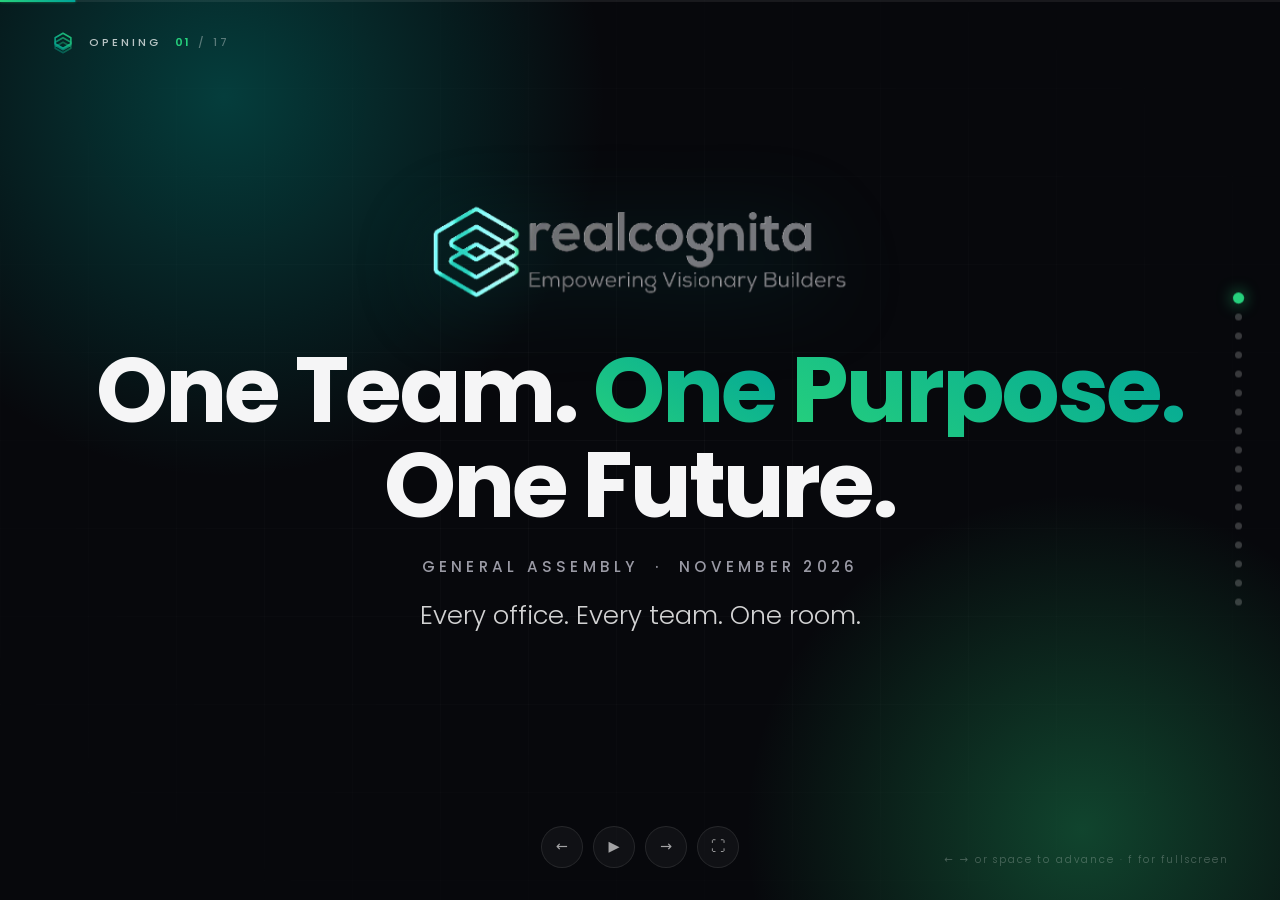
==== index.html @ 16727ee7 "Realcognita General Assembly 2026 — countdown and presentation deck A countdown holding screen that " ====
<!DOCTYPE html>
<html lang="en">

<head>
  <meta charset="UTF-8" />
  <meta name="viewport" content="width=device-width, initial-scale=1.0" />
  <title>Realcognita</title>
  <meta name="description" content="One team. One purpose. One future. Realcognita General Assembly — November 2026." />
  <meta name="theme-color" content="#0b0c11" />

  <!-- Browser tab icon. The SVG is vector + fully transparent so the mark sits
       cleanly on any tab colour; the GIF is the fallback for old browsers. -->
  <link rel="icon" href="assets/favicon.svg" type="image/svg+xml" />
  <link rel="alternate icon" href="assets/mini_logo.gif" type="image/gif" />
  <link rel="apple-touch-icon" href="assets/mini_logo.gif" />

  <link rel="preconnect" href="https://fonts.googleapis.com">
  <link rel="preconnect" href="https://fonts.gstatic.com" crossorigin>
  <link href="https://fonts.googleapis.com/css2?family=Poppins:wght@200;300;500;600;700&display=swap" rel="stylesheet">
  <!-- Swap the Google Fonts link above for licensed Komet Light/Medium/Bold
     webfont files (@font-face) once available — see comment in style.css -->
  <link rel="stylesheet" href="style.css" />
</head>

<body>

  <!-- ===== AMBIENT LAYERS (countdown only) ===== -->
  <canvas id="particles" class="particles" aria-hidden="true"></canvas>

  <!-- ===== COUNTDOWN OVERLAY — the stage holding screen ===== -->
  <div id="countdown-overlay" class="countdown-overlay">

    <!-- atmosphere -->
    <div class="aurora" aria-hidden="true">
      <span class="blob b1"></span>
      <span class="blob b2"></span>
    </div>
    <div class="grid-plane" aria-hidden="true"></div>
    <div class="hex-rain" aria-hidden="true"></div>
    <div class="light-column" aria-hidden="true"></div>

    <svg class="hex-watermark spin-slow" viewBox="0 0 600 600" aria-hidden="true">
      <polygon points="300,60 480,170 480,390 300,500 120,390 120,170" />
      <polygon points="300,140 430,215 430,345 300,420 170,345 170,215" />
    </svg>


    <!-- top bar -->
    <header class="cd-bar cd-bar-top reveal" data-delay="0">
      <span class="cd-brand">
        <img src="assets/favicon.svg" alt="" class="cd-mark" />
        Realcognita
      </span>
    </header>

    <div class="countdown-wrap" id="tilt-wrap">

      <!-- Brand GIF — drop your file at assets/logo.gif; SVG mark shows if missing -->
      <div class="logomark reveal" data-delay="1">
        <img src="assets/logo.gif" alt="Realcognita" class="brand-gif-img logo-gif" />
        <svg class="brand-fallback logo-fallback" viewBox="0 0 40 40" aria-hidden="true">
          <polygon points="20,3 35,11.5 35,28.5 20,37 5,28.5 5,11.5" />
          <polygon points="20,10 29,15 29,25 20,30 11,25 11,15" />
        </svg>
      </div>

      <h1 class="cd-title">One Team. One Purpose. One Future.</h1>

      <div class="rule-diamond reveal" data-delay="3" aria-hidden="true">
        <span class="rl"></span><i></i><span class="rl"></span>
      </div>


      <!-- countdown band: hairline-separated columns, no boxed card -->
      <div class="band reveal" data-delay="5">
        <span class="band-glow" aria-hidden="true"></span>
        <div class="digits" id="digits">
          <div class="unit"><span class="value" id="days">00</span><span class="label">days</span></div>
          <div class="unit"><span class="value" id="hours">00</span><span class="label">hours</span></div>
          <div class="unit"><span class="value" id="minutes">00</span><span class="label">minutes</span></div>
          <div class="unit"><span class="value" id="seconds">00</span><span class="label">seconds</span></div>
        </div>
      </div>

    </div>

    <!-- bottom bar -->
    <footer class="cd-bar cd-bar-bottom reveal" data-delay="7">
      <span>General Assembly 2026</span>
      <span class="cd-when" id="cd-when">27 November 2026 &nbsp;·&nbsp; 09:00 SGT</span>
    </footer>
  </div>


  <!-- ============================================================
       PRESENTATION DECK

       Every slide below is a CONTENT PLACEHOLDER. The layouts are real —
       swap the words, numbers, names and images for the actual ones.
       Slides marked TODO are the ones needing your input.

       Layout options (just change the class on .stage):
         stage-center   headline centred, for statements and chapter breaks
         stage-split    two columns, text left / visual right
         stage          left-aligned, for lists and long-form
       ============================================================ -->
  <main id="deck" class="deck" hidden>

    <div class="deck-bg" aria-hidden="true">
      <span class="glow g1"></span>
      <span class="glow g2"></span>
      <div class="deck-grid"></div>
    </div>

    <!-- ═══════════ 01 · OPENING TITLE ═══════════ -->
    <section class="slide is-active" data-chapter="Opening">
      <div class="stage stage-center">
        <img src="assets/logo.gif" alt="Realcognita" class="brand-gif-img slide-logo" data-anim="1" />
        <svg class="brand-fallback slide-logo-fb" viewBox="0 0 40 40" aria-hidden="true" data-anim="1">
          <polygon points="20,3 35,11.5 35,28.5 20,37 5,28.5 5,11.5" />
          <polygon points="20,10 29,15 29,25 20,30 11,25 11,15" />
        </svg>
        <h1 class="title-xl" data-anim="2">
          <span>One Team.</span> <span class="grad">One Purpose.</span> <span>One Future.</span>
        </h1>
        <p class="kicker" data-anim="3">General Assembly &nbsp;·&nbsp; November 2026</p>
        <p class="lede" data-anim="4">Every office. Every team. One room.</p>
      </div>
    </section>

    <!-- ═══════════ 02 · WELCOME ═══════════ -->
    <section class="slide" data-chapter="Welcome">
      <div class="stage stage-split">
        <div class="col">
          <h2 class="title-lg" data-anim="2">The wait is over.</h2>
          <p class="body" data-anim="3">For a year we worked in parallel — different cities, different clients,
            different hours. Today the whole of Realcognita stands in the same place at the same time.</p>
          <p class="body" data-anim="4">This is not a status update. It is the moment we see the whole picture
            we have each been drawing a corner of.</p>
          <!-- TODO: replace with the actual welcome message from leadership -->
        </div>
        <div class="col col-visual">
          <!-- brand lockup -->
          <div class="col-brand" data-anim="2">
            <img src="assets/logo.gif" alt="Realcognita" class="brand-gif-img col-logo" />
            <svg class="brand-fallback col-logo-fb" viewBox="0 0 40 40" aria-hidden="true">
              <polygon points="20,3 35,11.5 35,28.5 20,37 5,28.5 5,11.5" />
              <polygon points="20,10 29,15 29,25 20,30 11,25 11,15" />
            </svg>
          </div>
        </div>
      </div>
    </section>

    <!-- ═══════════ 03 · THE YEAR IN NUMBERS ═══════════ -->
    <section class="slide" data-chapter="The Numbers">
      <div class="stage stage-center">
        <h2 class="title-lg" data-anim="2">The year in four numbers</h2>
        <div class="figure-row">
          <!-- TODO: confirm the real figures -->
          <div class="figure" data-anim="3"><b data-count="12">0</b><span>offices</span></div>
          <div class="figure" data-anim="4"><b data-count="480">0</b><span>people</span></div>
          <div class="figure" data-anim="5"><b data-count="37">0</b><span>projects shipped</span></div>
          <div class="figure" data-anim="6"><b data-count="1">0</b><span>assembly</span></div>
        </div>
      </div>
    </section>

    <!-- ═══════════ 04 · CHAPTER BREAK — ONE TEAM ═══════════ -->
    <section class="slide" data-chapter="One Team">
      <div class="stage stage-center">
        <p class="chapter-num" data-anim="1">01</p>
        <h2 class="title-xl grad" data-anim="2">One Team</h2>
        <p class="lede" data-anim="3">Regions, functions and time zones collapsing into a single room.</p>
      </div>
    </section>

    <!-- ═══════════ 05 · WHERE WE ARE ═══════════ -->
    <section class="slide" data-chapter="Our Offices">
      <div class="stage">
        <h2 class="title-lg" data-anim="2">Where we are</h2>
        <!-- TODO: confirm the office list, cities and headcounts.
             Flags live in assets/flags/ — add another country by dropping in
             its SVG and copying one <article> block. -->
        <div class="flag-grid">
          <article class="flag-card" data-anim="3">
            <h3 class="flag-country">Singapore</h3>
            <figure class="flag"><img src="assets/flags/singapore.svg" alt="Flag of Singapore" /></figure>
            <p class="flag-meta"><b>HQ</b><span>120 people</span></p>
          </article>
          <article class="flag-card" data-anim="4">
            <h3 class="flag-country">Philippines</h3>
            <figure class="flag"><img src="assets/flags/philippines.svg" alt="Flag of Philippines" /></figure>
            <p class="flag-meta"><b>Manila</b><span>165 people</span></p>
          </article>
          <article class="flag-card" data-anim="5">
            <h3 class="flag-country">Malaysia</h3>
            <figure class="flag"><img src="assets/flags/malaysia.svg" alt="Flag of Malaysia" /></figure>
            <p class="flag-meta"><b>Kuala Lumpur</b><span>48 people</span></p>
          </article>
          <article class="flag-card" data-anim="6">
            <h3 class="flag-country">Indonesia</h3>
            <figure class="flag"><img src="assets/flags/indonesia.svg" alt="Flag of Indonesia" /></figure>
            <p class="flag-meta"><b>Jakarta</b><span>62 people</span></p>
          </article>
          <article class="flag-card" data-anim="7">
            <h3 class="flag-country">Vietnam</h3>
            <figure class="flag"><img src="assets/flags/vietnam.svg" alt="Flag of Vietnam" /></figure>
            <p class="flag-meta"><b>Ho Chi Minh</b><span>55 people</span></p>
          </article>
          <article class="flag-card" data-anim="8">
            <h3 class="flag-country">Thailand</h3>
            <figure class="flag"><img src="assets/flags/thailand.svg" alt="Flag of Thailand" /></figure>
            <p class="flag-meta"><b>Bangkok</b><span>30 people</span></p>
          </article>
        </div>
      </div>
    </section>

    <!-- ═══════════ 06 · CHAPTER BREAK — ONE PURPOSE ═══════════ -->
    <section class="slide" data-chapter="One Purpose">
      <div class="stage stage-center">
        <p class="chapter-num" data-anim="1">02</p>
        <h2 class="title-xl grad" data-anim="2">One Purpose</h2>
        <p class="lede" data-anim="3">Empowering visionary builders.</p>
      </div>
    </section>

    <!-- ═══════════ 07 · WHAT WE DO ═══════════ -->
    <section class="slide" data-chapter="What We Do">
      <div class="stage">
        <h2 class="title-lg" data-anim="2">What we are actually for</h2>
        <!-- TODO: replace with your real service pillars -->
        <div class="pillar-row">
          <div class="pillar" data-anim="3">
            <b>Clarity</b>
            <p>Turning a founder's rough picture into something a team can actually build against.</p>
          </div>
          <div class="pillar" data-anim="4">
            <b>Craft</b>
            <p>Work that holds up under scrutiny — from the first wireframe to the last deployment.</p>
          </div>
          <div class="pillar" data-anim="5">
            <b>Proof</b>
            <p>Shipping it, measuring it, and being honest about what the numbers say.</p>
          </div>
        </div>
      </div>
    </section>

    <!-- ═══════════ 08 · THE YEAR IN MILESTONES ═══════════ -->
    <section class="slide" data-chapter="Milestones">
      <div class="stage">
        <h2 class="title-lg" data-anim="2">The year in milestones</h2>
        <!-- TODO: swap in the real milestones — 4 to 6 works best -->
        <ol class="timeline">
          <li data-anim="3"><b>Q1</b><span>Bangkok office opened · first regional delivery pod</span></li>
          <li data-anim="4"><b>Q2</b><span>Largest engagement to date signed</span></li>
          <li data-anim="5"><b>Q3</b><span>Crossed 450 people across six markets</span></li>
          <li data-anim="6"><b>Q4</b><span>Internal platform rebuilt end to end</span></li>
        </ol>
      </div>
    </section>

    <!-- ═══════════ 09 · QUOTE / VOICE OF THE TEAM ═══════════ -->
    <section class="slide" data-chapter="Our People">
      <div class="stage stage-quote">
        <!-- PHOTO BOX · square portrait of the person quoted -->
        <figure class="photo square kb" data-anim="1">
          <img src="assets/photos/portrait.svg" alt="Portrait" />
        </figure>
        <blockquote class="quote" data-anim="2">
          &ldquo;The best thing we built this year wasn't a product. It was the habit of
          asking each other for help before it was too late.&rdquo;
        </blockquote>
        <!-- TODO: use a real quote from a team member, with their name and role -->
        <p class="quote-by" data-anim="3">Name Surname &nbsp;·&nbsp; Role, Office</p>
      </div>
    </section>

    <!-- ═══════════ 10 · RECOGNITION ═══════════ -->
    <section class="slide" data-chapter="Recognition">
      <div class="stage">
        <h2 class="title-lg" data-anim="2">People who moved the year</h2>
        <!-- TODO: award categories + winners, or delete this slide if awards are live on stage -->
        <div class="tile-grid tri">
          <div class="tile" data-anim="3"><b>Builder of the Year</b><span>To be announced on stage</span></div>
          <div class="tile" data-anim="4"><b>One Team Award</b><span>To be announced on stage</span></div>
          <div class="tile" data-anim="5"><b>Newcomer of the Year</b><span>To be announced on stage</span></div>
          <div class="tile" data-anim="6"><b>Client Champion</b><span>To be announced on stage</span></div>
          <div class="tile" data-anim="7"><b>Craft Award</b><span>To be announced on stage</span></div>
          <div class="tile" data-anim="8"><b>Above &amp; Beyond</b><span>To be announced on stage</span></div>
        </div>
      </div>
    </section>

    <!-- ═══════════ 11 · CHAPTER BREAK — ONE FUTURE ═══════════ -->
    <section class="slide" data-chapter="One Future">
      <div class="stage stage-center">
        <p class="chapter-num" data-anim="1">03</p>
        <h2 class="title-xl grad" data-anim="2">One Future</h2>
        <p class="lede" data-anim="3">The roadmap we commit to together.</p>
      </div>
    </section>

    <!-- ═══════════ 12 · THE ROADMAP ═══════════ -->
    <section class="slide" data-chapter="The Roadmap">
      <div class="stage">
        <h2 class="title-lg" data-anim="2">What we are committing to</h2>
        <!-- TODO: the three-to-four commitments leadership wants on record -->
        <ol class="timeline">
          <li data-anim="3"><b>01</b><span>Headline commitment number one goes here</span></li>
          <li data-anim="4"><b>02</b><span>Headline commitment number two goes here</span></li>
          <li data-anim="5"><b>03</b><span>Headline commitment number three goes here</span></li>
        </ol>
        <p class="body wide-left" data-anim="6">Twelve months from now we will be standing here again,
          measuring ourselves against exactly this list.</p>
      </div>
    </section>

    <!-- ═══════════ 13 · A BIG STATEMENT ═══════════ -->
    <section class="slide" data-chapter="Statement">
      <div class="stage stage-center">
        <!-- TODO: one sentence the room should remember. Keep it short. -->
        <h2 class="statement" data-anim="2">We do not scale by adding people.<br />
          We scale by <span class="grad">trusting them.</span></h2>
      </div>
    </section>

    <!-- ═══════════ 14 · PROGRAMME ═══════════ -->
    <section class="slide" data-chapter="The Day">
      <div class="stage">
        <h2 class="title-lg" data-anim="2">How the day runs</h2>
        <!-- TODO: confirm the final run of show -->
        <ol class="agenda">
          <li data-anim="3"><b>09:00</b><span>Doors &amp; coffee</span></li>
          <li data-anim="4"><b>10:00</b><span>Opening address — One Team</span></li>
          <li data-anim="5"><b>11:30</b><span>The year in review</span></li>
          <li data-anim="6"><b>13:00</b><span>Lunch &amp; regional tables</span></li>
          <li data-anim="7"><b>14:30</b><span>The roadmap — One Future</span></li>
          <li data-anim="8"><b>17:00</b><span>Awards &amp; closing</span></li>
        </ol>
      </div>
    </section>

    <!-- ═══════════ 15 · MEDIA PLACEHOLDER ═══════════ -->
    <section class="slide" data-chapter="Moments">
      <div class="stage stage-center">
        <h2 class="title-lg" data-anim="2">The year, in pictures</h2>
        <!-- PHOTO WALL · sample images in place. Swap each src for your own
             file, keeping the <figure> wrapper. A looping clip works too:
             <video src="assets/reel.mp4" autoplay muted loop playsinline></video> -->
        <div class="photo-wall">
          <figure class="photo kb wide" data-anim="3"><img src="assets/photos/moment-01.svg" alt="Hero moment" /></figure>
          <figure class="photo kb" data-anim="4"><img src="assets/photos/moment-02.svg" alt="Moment" /></figure>
          <figure class="photo kb" data-anim="5"><img src="assets/photos/moment-03.svg" alt="Moment" /></figure>
          <figure class="photo kb" data-anim="6"><img src="assets/photos/moment-04.svg" alt="Moment" /></figure>
          <figure class="photo kb" data-anim="7"><img src="assets/photos/moment-05.svg" alt="Moment" /></figure>
        </div>
      </div>
    </section>

    <!-- ═══════════ 16 · FULL-BLEED PHOTO ═══════════ -->
    <section class="slide slide-bleed" data-chapter="The Room">
      <!-- FULL-SCREEN PHOTO · sample image in place; swap the src for your own.
           A <video> works here too. The caption block sits on top of it. -->
      <figure class="photo bleed kb-slow">
        <img src="assets/photos/room.svg" alt="The room" />
      </figure>
      <div class="bleed-caption">
        <h2 class="title-lg" data-anim="2">This is what 480 people<br />in one room looks like.</h2>
        <p class="kicker" data-anim="3">General Assembly · November 2026</p>
      </div>
    </section>

    <!-- ═══════════ 17 · CLOSING ═══════════ -->
    <section class="slide" data-chapter="Closing">
      <div class="stage stage-center">
        <img src="assets/logo.gif" alt="Realcognita" class="brand-gif-img slide-logo sm" data-anim="1" />
        <svg class="brand-fallback slide-logo-fb sm" viewBox="0 0 40 40" aria-hidden="true" data-anim="1">
          <polygon points="20,3 35,11.5 35,28.5 20,37 5,28.5 5,11.5" />
          <polygon points="20,10 29,15 29,25 20,30 11,25 11,15" />
        </svg>
        <h2 class="title-xl" data-anim="2">See you on <span class="grad">the floor.</span></h2>
        <p class="kicker" data-anim="3">Realcognita General Assembly &nbsp;·&nbsp; November 2026</p>
      </div>
    </section>

    <!-- ---------- DECK CHROME ---------- -->
    <div class="deck-rail" aria-hidden="true">
      <span class="rail-fill" id="rail-fill"></span>
    </div>

    <div class="deck-hud">
      <img src="assets/favicon.svg" alt="" class="hud-mark" />
      <span class="hud-chapter" id="hud-chapter">Opening</span>
      <span class="hud-count"><b id="hud-now">01</b> / <i id="hud-total">17</i></span>
    </div>

    <nav class="deck-dots" id="deck-dots" aria-label="Slides"></nav>

    <div class="deck-controls">
      <button type="button" id="btn-prev" class="ctrl" aria-label="Previous slide">&#8592;</button>
      <button type="button" id="btn-play" class="ctrl ctrl-play" aria-label="Toggle autoplay">
        <span class="ic-play">&#9654;</span><span class="ic-pause">&#10073;&#10073;</span>
      </button>
      <button type="button" id="btn-next" class="ctrl" aria-label="Next slide">&#8594;</button>
      <button type="button" id="btn-full" class="ctrl" aria-label="Fullscreen">&#9974;</button>
    </div>

    <p class="deck-hint" id="deck-hint">← → or space to advance · F for fullscreen</p>
  </main>

  <script src="script.js"></script>
</body>

</html>
---- style.css ----
:root{
  /* === Realcognita brand tokens (from brand style guide, March 2025) === */
  --teal: #00A499;
  --green: #26D07C;
  --stone: #B6ADA5;
  --grey-50: #808080;
  --black: #000000;

  --bg: #0b0c11;
  --bg-2: #12141c;
  --hairline: rgba(255,255,255,0.09);
  --hairline-hot: rgba(38,208,124,0.38);
  --text: #f5f5f6;
  --text-dim: #9a9aa5;

  --brand-gradient: linear-gradient(30deg, var(--green), var(--teal));
  --ease: cubic-bezier(.16,1,.3,1);
  --ease-out: cubic-bezier(.22,.8,.3,1);
}

*{ box-sizing:border-box; margin:0; padding:0; }

body{
  /* Poppins standing in for Komet (Light/Medium/Bold) — replace with
     @font-face: 'Komet' Light 300 / Medium 500 / Bold 700 when the
     licensed files are available, keeping these same weight numbers. */
  font-family:'Poppins', 'Segoe UI', system-ui, sans-serif;
  font-weight:300;
  color: var(--text);
  background: var(--bg);
  overflow:hidden;                 /* a deck never scrolls */
  -webkit-font-smoothing:antialiased;
  text-rendering: optimizeSpeed;   /* no per-frame kerning work */
}

a{ text-decoration:none; color:inherit; }
svg{ display:block; }
img{ max-width:100%; }
::selection{ background: rgba(38,208,124,0.3); color:#fff; }

/* ===================== BRAND GIF / FALLBACK ===================== */
/* The <img> is the animated brand GIF (assets/logo.gif). If it is missing or
   fails to load, script.js adds .no-gif to <html> and the inline SVG mark
   takes over everywhere — the page never shows a broken image. */
.brand-fallback{ display:none; }
.no-gif .brand-gif-img{ display:none !important; }
.no-gif .brand-fallback{ display:block; margin-inline:auto; }

/* ===================== AMBIENT (countdown only) ===================== */
.particles{
  position:fixed; inset:0; z-index:0;
  width:100%; height:100%;
  pointer-events:none; opacity:.7;
}

/* Aurora glows are painted as radial-gradients, NOT filter:blur().
   A blurred element must be re-rasterised every frame it moves; a gradient
   is a single texture the compositor just slides around. Same look, ~0 cost. */
.aurora{ position:absolute; inset:0; overflow:hidden; pointer-events:none; z-index:0; }
.blob{
  position:absolute; display:block; border-radius:50%;
  opacity:.5;
}
.blob.b1{
  width:70vw; height:70vw; left:-18vw; top:-20vw;
  background: radial-gradient(circle closest-side, rgba(0,164,153,.5), rgba(0,164,153,0) 70%);
  animation: drift1 26s ease-in-out infinite;
}
.blob.b2{
  width:62vw; height:62vw; right:-16vw; bottom:-22vw;
  background: radial-gradient(circle closest-side, rgba(38,208,124,.42), rgba(38,208,124,0) 70%);
  animation: drift2 32s ease-in-out infinite;
}
@keyframes drift1{ 0%,100%{ transform:translate3d(0,0,0) scale(1);} 50%{ transform:translate3d(10vw,7vh,0) scale(1.12);} }
@keyframes drift2{ 0%,100%{ transform:translate3d(0,0,0) scale(1);} 50%{ transform:translate3d(-9vw,-6vh,0) scale(1.1);} }

.spin-slow{ animation: spin 120s linear infinite; transform-origin:50% 50%; }
@keyframes spin{ to{ transform: rotate(360deg); } }

.grid-plane{
  position:absolute; inset:-40% -20% -10%; pointer-events:none; z-index:1;
  background-image:
    linear-gradient(rgba(38,208,124,.08) 1px, transparent 1px),
    linear-gradient(90deg, rgba(0,164,153,.08) 1px, transparent 1px);
  background-size: 64px 64px;
  -webkit-mask-image: radial-gradient(60% 60% at 50% 70%, #000, transparent 75%);
  mask-image: radial-gradient(60% 60% at 50% 70%, #000, transparent 75%);
  opacity:.38;
  animation: gridRun 14s linear infinite;
}
@keyframes gridRun{
  from{ transform: perspective(620px) rotateX(62deg) translate3d(0,0,0); }
  to{ transform: perspective(620px) rotateX(62deg) translate3d(0,64px,0); }
}

.hex-rain{
  position:absolute; inset:-20% -20% -40%; pointer-events:none; z-index:1;
  background-image:url("data:image/svg+xml,%3Csvg xmlns='http://www.w3.org/2000/svg' width='180' height='208' viewBox='0 0 180 208'%3E%3Cg fill='none' stroke='%2326D07C' stroke-opacity='.16' stroke-width='1'%3E%3Cpolygon points='90,8 160,48 160,128 90,168 20,128 20,48'/%3E%3C/g%3E%3C/svg%3E");
  background-size:180px 208px;
  opacity:.2;
  -webkit-mask-image: linear-gradient(180deg, transparent, #000 30%, #000 70%, transparent);
  mask-image: linear-gradient(180deg, transparent, #000 30%, #000 70%, transparent);
  animation: hexDrift 55s linear infinite;
}
@keyframes hexDrift{ from{ transform: translate3d(0,0,0); } to{ transform: translate3d(-180px,-416px,0); } }

/* ============================================================
   COUNTDOWN — the holding screen the room stares at before doors open.
   Designed to read from the back of a hall: enormous digits, hairline
   structure instead of boxes, and a frame that says "stage", not "webpage".
   Every moving part is transform/opacity only.
   ============================================================ */
.countdown-overlay{
  position:fixed;
  inset:0;
  z-index:100;
  display:grid;
  place-items:center;
  background: radial-gradient(130% 100% at 50% 0%, #161923 0%, #0b0c11 55%, #07080c 100%);
  overflow:hidden;
  transition: opacity .9s var(--ease), transform .9s var(--ease);
}
.countdown-overlay.hide{
  opacity:0;
  pointer-events:none;
  transform: scale(1.06);
}

/* a slow vertical shaft of light behind the type */
.light-column{
  position:absolute; top:-20%; left:50%; width:min(760px, 78vw); height:140%;
  margin-left:calc(min(760px, 78vw) / -2);
  pointer-events:none; z-index:1;
  background: linear-gradient(180deg, transparent, rgba(38,208,124,.07) 35%, rgba(0,164,153,.05) 60%, transparent);
  animation: columnBreathe 11s ease-in-out infinite;
}
@keyframes columnBreathe{
  0%,100%{ opacity:.5; }
  50%{ opacity:1; }
}


.hex-watermark{
  position:absolute;
  top:50%; left:50%;
  width:min(140vw, 1100px);
  height:auto;
  margin:-550px 0 0 -550px;
  max-width:none;
  fill:none;
  stroke: var(--hairline);
  stroke-width:1;
  opacity:0.45;
  pointer-events:none;
}

/* ---------- top / bottom bars ---------- */
.cd-bar{
  position:absolute; z-index:5;
  left:clamp(34px,5vw,70px); right:clamp(34px,5vw,70px);
  display:flex; align-items:center; justify-content:space-between;
  font-size:clamp(.6rem,.95vw,.72rem);
  letter-spacing:.28em; text-transform:uppercase; font-weight:500;
  color: rgba(255,255,255,.4);
}
.cd-bar-top{ top:clamp(34px,5vh,58px); }
.cd-bar-bottom{ bottom:clamp(34px,5vh,58px); }
.cd-brand{ display:flex; align-items:center; gap:11px; color: rgba(255,255,255,.72); font-weight:600; }
.cd-mark{ width:22px; height:22px; display:block; }
.cd-when{ color: rgba(255,255,255,.6); }

/* ---------- centre stack ---------- */
.countdown-wrap{
  position:relative;
  z-index:3;
  width:min(1320px, 100%);
  margin-inline:auto;
  /* never taller than the gap between the bars, or centring would overflow */
  max-height:100%;
  padding: clamp(58px,9vh,92px) clamp(24px,5vw,70px);
  text-align:center;
}

/* staged entrance */
.reveal{ opacity:0; transform: translate3d(0,26px,0); }
.ready .reveal{
  animation: riseIn 1s var(--ease) forwards;
  animation-delay: calc(var(--d, 0) * 120ms);
}
@keyframes riseIn{ to{ opacity:1; transform: translate3d(0,0,0); } }

.logomark{ display:flex; justify-content:center; margin-bottom:clamp(14px,2.4vh,28px); flex:0 0 auto; }
.logo-gif{
  width:min(330px, 52vw); height:auto;
  max-height:15vh; object-fit:contain;
  filter: drop-shadow(0 12px 40px rgba(0,164,153,.35));
  animation: float 7s ease-in-out infinite;
}
.logo-fallback{
  width:54px; height:54px;
  fill:none; stroke: var(--teal); stroke-width:1.4;
  animation: float 7s ease-in-out infinite;
}
.logo-fallback polygon:last-child{ stroke: var(--green); }
@keyframes float{ 0%,100%{ transform:translate3d(0,0,0);} 50%{ transform:translate3d(0,-10px,0);} }

/* headline — split into masked words by script.js */
.cd-title{
  font-weight:700;
  font-size:clamp(1.5rem, 4.2vw, 3.4rem);
  line-height:1.14;
  letter-spacing:-.035em;
  color:#fff;
  margin-bottom:clamp(16px,2.6vh,26px);
}
.cd-title .mask:nth-child(n+3):nth-child(-n+4) > i,
.cd-title .mask:nth-child(5) > i,
.cd-title .mask:nth-child(6) > i{ color: inherit; }

/* hairline + diamond divider */
.rule-diamond{
  display:flex; align-items:center; justify-content:center; gap:16px;
  margin-bottom:clamp(16px,2.6vh,28px);
}
.rule-diamond .rl{
  display:block; width:clamp(40px,9vw,130px); height:1px;
  background: linear-gradient(90deg, transparent, rgba(255,255,255,.24));
}
.rule-diamond .rl:last-child{ background: linear-gradient(90deg, rgba(255,255,255,.24), transparent); }
.rule-diamond i{
  width:6px; height:6px; transform: rotate(45deg);
  background: var(--brand-gradient);
  box-shadow: 0 0 12px rgba(38,208,124,.8);
}


/* ---------- the countdown band ---------- */
.band{
  position:relative;
  isolation:isolate;
  border-top:1px solid rgba(255,255,255,.1);
  border-bottom:1px solid rgba(255,255,255,.1);
  padding: clamp(16px,2.8vh,34px) 0;
}
/* brand light bleeding out of the top and bottom rules */
/* the glow that used to live on each digit — painted once, behind everything */
.band > .digits{ position:relative; z-index:1; }
.band-glow{
  position:absolute; inset:-30% -10%; z-index:0; pointer-events:none;
  background: radial-gradient(52% 58% at 50% 50%, rgba(38,208,124,.16), rgba(0,164,153,.07) 45%, transparent 72%);
}

.band::before, .band::after{
  content:''; position:absolute; left:50%; width:min(620px,70%); height:1px;
  margin-left:min(-310px,-35%);
  background: linear-gradient(90deg, transparent, rgba(38,208,124,.8), transparent);
}
.band::before{ top:-1px; }
.band::after{ bottom:-1px; }

.digits{
  display:grid;
  grid-template-columns:repeat(4,1fr);
  align-items:end;
}
.unit{
  position:relative;
  display:flex; flex-direction:column; align-items:center;
  padding:0 clamp(4px,1.4vw,20px);
}
/* hairline dividers between units, instead of blinking colons */
.unit + .unit::before{
  content:''; position:absolute; left:0; top:14%; bottom:22%;
  width:1px;
  background: linear-gradient(180deg, transparent, rgba(255,255,255,.14), transparent);
}
.value{
  display:block;
  font-weight:700;
  font-size:clamp(2.8rem, 10.5vw, 9rem);
  line-height:.92;
  letter-spacing:-.045em;
  font-variant-numeric: tabular-nums;
  color:#fff;
  /* No text-shadow here on purpose: a blurred shadow on a 10rem glyph has to
     be re-rasterised every time the number changes. The glow lives on .band
     instead, where it is painted once and never touched again. */
}
.label{
  margin-top:clamp(10px,1.8vh,20px);
  font-size:clamp(.58rem, 1vw, .78rem);
  letter-spacing:.4em;
  font-weight:500;
  text-transform:uppercase;
  color: rgba(255,255,255,.42);
}
/* nothing inside the band may animate — the count must read rock steady */
.band *, .digits, .digits *{ animation: none !important; transition: none !important; }


@media (max-width: 820px){
  .cd-bar{ left:22px; right:22px; font-size:.55rem; letter-spacing:.2em; }
  .cd-bar-bottom .cd-when{ display:none; }
  .digits{ grid-template-columns:repeat(2,1fr); row-gap:clamp(18px,3vh,30px); }
  .unit:nth-child(3)::before{ display:none; }
  .value{ font-size:clamp(2.8rem, 17vw, 5rem); }
  .logo-gif{ width:min(280px, 74vw); }
}

/* ============================================================
   PRESENTATION DECK
   ============================================================ */
.deck{
  position:fixed; inset:0; z-index:10;
  overflow:hidden;
  background: #07080c;
  opacity:0;
  transition: opacity .8s var(--ease);
}
.deck.live{ opacity:1; }

/* --- deck background: two soft glows + a slow grid, all gradient-based --- */
.deck-bg{ position:absolute; inset:0; pointer-events:none; z-index:0; }
.deck-bg .glow{
  position:absolute; display:block; border-radius:50%;
}
.deck-bg .g1{
  width:85vw; height:85vw; left:-25vw; top:-35vw;
  background: radial-gradient(circle closest-side, rgba(0,164,153,.34), rgba(0,164,153,0) 70%);
  animation: gdrift1 34s ease-in-out infinite;
}
.deck-bg .g2{
  width:75vw; height:75vw; right:-22vw; bottom:-32vw;
  background: radial-gradient(circle closest-side, rgba(38,208,124,.3), rgba(38,208,124,0) 70%);
  animation: gdrift2 40s ease-in-out infinite;
}
@keyframes gdrift1{ 0%,100%{ transform:translate3d(0,0,0);} 50%{ transform:translate3d(9vw,6vh,0);} }
@keyframes gdrift2{ 0%,100%{ transform:translate3d(0,0,0);} 50%{ transform:translate3d(-8vw,-5vh,0);} }

.deck-grid{
  position:absolute; inset:0;
  background-image:
    linear-gradient(rgba(255,255,255,.028) 1px, transparent 1px),
    linear-gradient(90deg, rgba(255,255,255,.028) 1px, transparent 1px);
  background-size: 88px 88px;
  -webkit-mask-image: radial-gradient(70% 70% at 50% 50%, #000, transparent);
  mask-image: radial-gradient(70% 70% at 50% 50%, #000, transparent);
}

/* --- slides --- */
.slide{
  position:absolute; inset:0; z-index:1;
  display:flex; align-items:center; justify-content:center;
  padding: clamp(40px, 7vh, 90px) clamp(28px, 7vw, 110px) clamp(110px, 14vh, 150px);
  opacity:0;
  visibility:hidden;
  transform: translate3d(0,0,0) scale(1.035);
  transition: opacity .75s var(--ease), transform .95s var(--ease), visibility .75s;
}
.slide.is-active{
  opacity:1;
  visibility:visible;
  transform: translate3d(0,0,0) scale(1);
}
/* leaving slide drifts the other way — gives the cut a sense of direction */
.slide.is-leaving{
  opacity:0;
  transform: translate3d(0,0,0) scale(.975);
}

.stage{ width:100%; max-width:1180px; }
.stage-center{ text-align:center; }
.stage-split{
  display:grid; grid-template-columns: 1.1fr .9fr; gap: clamp(30px,5vw,80px); align-items:center;
}
.col-visual{ display:flex; flex-direction:column; align-items:center; justify-content:center; gap:clamp(18px,2.6vh,30px); }
.col-brand{ display:flex; justify-content:center; width:100%; }
.col-logo{
  width:min(420px, 88%); height:auto;
  filter: drop-shadow(0 10px 30px rgba(0,164,153,.3));
}
.col-logo-fb{
  width:96px; height:96px; fill:none; stroke: var(--teal); stroke-width:1.4;
}
.col-logo-fb polygon:last-child{ stroke: var(--green); }
.col-visual .photo{ width:100%; }

/* --- per-element entrance, staged by data-anim --- */
[data-anim]{
  opacity:0;
  transform: translate3d(0,34px,0);
}
.is-active [data-anim]{
  animation: slideIn .85s var(--ease-out) forwards;
  animation-delay: calc(var(--a, 1) * 110ms + 120ms);
}
@keyframes slideIn{ to{ opacity:1; transform: translate3d(0,0,0); } }

/* --- slide typography --- */
.title-xl{
  font-weight:700;
  font-size:clamp(2.4rem, 7.2vw, 6rem);
  line-height:1.04;
  letter-spacing:-0.035em;
  margin-bottom:22px;
}
.title-xl span{ display:inline-block; }
.title-lg{
  font-weight:700;
  font-size:clamp(1.9rem, 4.6vw, 3.6rem);
  line-height:1.12;
  letter-spacing:-0.03em;
  margin-bottom:24px;
}
.grad{
  background: var(--brand-gradient);
  -webkit-background-clip:text; background-clip:text; color:transparent;
}
.stage-center .kicker{
  font-size:clamp(.74rem,1.3vw,.95rem);
  letter-spacing:.28em; text-transform:uppercase; font-weight:500;
  color: var(--text-dim);
  margin-bottom:18px;
}
.lede{
  font-size:clamp(1.05rem, 2.1vw, 1.6rem);
  font-weight:300;
  color: rgba(255,255,255,.82);
  line-height:1.5;
  max-width:760px;
  margin-inline:auto;
}
.body{
  font-size:clamp(.95rem, 1.35vw, 1.12rem);
  font-weight:300;
  line-height:1.78;
  color: rgba(255,255,255,.62);
  margin-top:18px;
}
.body.wide{ max-width:780px; margin-inline:auto; }
.chapter-num{
  font-size:clamp(.7rem,1.2vw,.85rem);
  letter-spacing:.4em; font-weight:600;
  color: rgba(255,255,255,.28);
  margin-bottom:18px;
}

/* --- visual frame --- */

.slide-logo{ width:min(420px, 66vw); height:auto; margin:0 auto 34px; filter: drop-shadow(0 14px 44px rgba(0,164,153,.34)); }
.slide-logo.sm{ width:min(300px, 54vw); margin-bottom:28px; }
.slide-logo-fb{ width:84px; height:84px; margin:0 auto 34px; fill:none; stroke:var(--teal); stroke-width:1.3; }
.slide-logo-fb polygon:last-child{ stroke:var(--green); }

/* --- figures --- */
.figure-row{
  margin-top:52px;
  display:grid; grid-template-columns:repeat(4,1fr); gap:clamp(18px,3vw,40px);
}
.figure b{
  display:block;
  font-size:clamp(2.2rem, 5.6vw, 4.4rem);
  font-weight:700; letter-spacing:-.03em;
  font-variant-numeric: tabular-nums;
  background: var(--brand-gradient);
  -webkit-background-clip:text; background-clip:text; color:transparent;
}
.figure span{
  display:block; margin-top:10px;
  font-size:clamp(.62rem,1vw,.75rem);
  letter-spacing:.26em; text-transform:uppercase;
  color: var(--text-dim);
}

/* --- agenda --- */
.agenda{ list-style:none; margin-top:14px; max-width:820px; }
.agenda li{
  display:flex; align-items:baseline; gap:clamp(16px,3vw,42px);
  padding:clamp(13px,1.9vh,20px) 0;
  border-bottom:1px solid rgba(255,255,255,.07);
}
.agenda b{
  min-width:86px;
  font-size:clamp(.95rem,1.5vw,1.2rem); font-weight:700;
  font-variant-numeric: tabular-nums;
  background: var(--brand-gradient);
  -webkit-background-clip:text; background-clip:text; color:transparent;
}
.agenda span{
  font-size:clamp(.95rem,1.5vw,1.22rem); font-weight:300;
  color: rgba(255,255,255,.8);
}

/* ===================== DECK CHROME ===================== */
.deck-rail{
  position:absolute; top:0; left:0; right:0; height:2px; z-index:20;
  background: rgba(255,255,255,.07);
}
.rail-fill{
  display:block; height:100%; width:100%;
  transform: scaleX(0); transform-origin:0 50%;
  background: var(--brand-gradient);
  box-shadow:0 0 12px rgba(38,208,124,.6);
  transition: transform .7s var(--ease);
}

.deck-hud{
  position:absolute; top:clamp(22px,3.4vh,38px); left:clamp(26px,4vw,58px); z-index:20;
  display:flex; align-items:center; gap:14px;
  font-size:.7rem; letter-spacing:.26em; text-transform:uppercase; font-weight:500;
  color: var(--text-dim);
}
.hud-mark{ width:24px; height:24px; display:block; opacity:.95; background:none; }
.hud-chapter{ color: rgba(255,255,255,.72); }
.hud-count{ color: rgba(255,255,255,.34); }
.hud-count b{ color: var(--green); font-weight:600; }
.hud-count i{ font-style:normal; }

.deck-dots{
  position:absolute; right:clamp(22px,3vw,42px); top:50%; z-index:20;
  transform: translateY(-50%);
  display:flex; flex-direction:column; gap:12px;
}
.deck-dots button{
  width:7px; height:7px; padding:0;
  border:0; border-radius:50%; cursor:pointer;
  background: rgba(255,255,255,.2);
  transition: background .35s ease, transform .35s var(--ease);
}
.deck-dots button:hover{ background: rgba(255,255,255,.45); }
.deck-dots button.on{
  background: var(--green);
  transform: scale(1.6);
  box-shadow:0 0 10px rgba(38,208,124,.8);
}

.deck-controls{
  position:absolute; bottom:clamp(24px,3.6vh,42px); left:50%; z-index:20;
  transform: translateX(-50%);
  display:flex; align-items:center; gap:10px;
}
.ctrl{
  width:42px; height:42px;
  display:flex; align-items:center; justify-content:center;
  font-family:inherit; font-size:.9rem; line-height:1;
  color: rgba(255,255,255,.62); cursor:pointer;
  background: rgba(255,255,255,.04);
  border:1px solid var(--hairline);
  border-radius:50%;
  transition: color .3s ease, border-color .3s ease, background .3s ease, transform .3s var(--ease);
}
.ctrl:hover{
  color:#fff; border-color: var(--hairline-hot);
  background: rgba(38,208,124,.12);
  transform: translateY(-2px);
}
.ctrl-play .ic-pause{ display:none; font-size:.6rem; letter-spacing:1px; }
.playing .ctrl-play .ic-play{ display:none; }
.playing .ctrl-play .ic-pause{ display:inline; }

.deck-hint{
  position:absolute; bottom:clamp(24px,3.6vh,42px); right:clamp(26px,4vw,58px); z-index:20;
  font-size:.64rem; letter-spacing:.18em; text-transform:lowercase;
  color: rgba(255,255,255,.26);
  transition: opacity .6s ease;
}
.deck-hint.fade{ opacity:0; }

/* ===================== RESPONSIVE ===================== */
@media (max-width: 900px){
  .stage-split{ grid-template-columns:1fr; text-align:center; }
  .col-visual{ order:-1; }
  .figure-row{ grid-template-columns:repeat(2,1fr); row-gap:34px; }
  .deck-dots{ display:none; }
  .deck-hint{ display:none; }
}
@media (max-width: 720px){
  .value{ font-size:clamp(2.4rem, 15vw, 4rem); }
  .panel{ border-radius:16px; }
  .logo-gif{ width:min(300px, 82vw); }
  .agenda li{ gap:16px; }
  .agenda b{ min-width:62px; }
}

/* ===================== REDUCED MOTION ===================== */
@media (prefers-reduced-motion: reduce){
  *, *::before, *::after{
    animation-duration:.001ms !important;
    animation-iteration-count:1 !important;
    transition-duration:.001ms !important;
  }
  .reveal, [data-anim]{ opacity:1 !important; transform:none !important; }
  .particles{ display:none; }
}


/* ===================== SLIDE CONTENT BLOCKS ===================== */

/* tile grid — offices, award categories, anything countable */
.tile-grid{
  margin-top:34px;
  display:grid; grid-template-columns:repeat(3,1fr); gap:clamp(12px,1.6vw,20px);
}
.tile{
  padding:clamp(18px,2.4vw,26px);
  border:1px solid var(--hairline);
  border-radius:16px;
  background: linear-gradient(160deg, rgba(255,255,255,.045), rgba(255,255,255,.012));
  transition: border-color .4s var(--ease), transform .4s var(--ease);
}
.tile:hover{ border-color: var(--hairline-hot); transform: translateY(-3px); }
.tile b{
  display:block; font-size:clamp(1rem,1.7vw,1.28rem); font-weight:600;
  color:#fff; margin-bottom:7px; letter-spacing:-.01em;
}
.tile span{
  display:block; font-size:clamp(.76rem,1.1vw,.88rem); font-weight:300;
  color: var(--text-dim);
}

/* pillars — wider, three across, with a brand rule */
.pillar-row{
  margin-top:40px;
  display:grid; grid-template-columns:repeat(3,1fr); gap:clamp(20px,3vw,48px);
}
.pillar b{
  display:block; font-size:clamp(1.2rem,2.2vw,1.7rem); font-weight:700;
  letter-spacing:-.02em; margin-bottom:14px; padding-top:16px;
  background: var(--brand-gradient);
  -webkit-background-clip:text; background-clip:text; color:transparent;
  border-top:2px solid rgba(38,208,124,.5);
}
.pillar p{
  font-size:clamp(.9rem,1.25vw,1.05rem); font-weight:300; line-height:1.72;
  color: rgba(255,255,255,.62);
}

/* timeline — milestones, roadmap commitments */
.timeline{ list-style:none; margin-top:26px; max-width:900px; }
.timeline li{
  position:relative;
  display:flex; align-items:baseline; gap:clamp(18px,3vw,40px);
  padding:clamp(14px,2vh,22px) 0 clamp(14px,2vh,22px) 26px;
  border-bottom:1px solid rgba(255,255,255,.07);
}
.timeline li::before{
  content:''; position:absolute; left:0; top:50%; margin-top:-3px;
  width:6px; height:6px; border-radius:50%;
  background: var(--brand-gradient);
  box-shadow:0 0 10px rgba(38,208,124,.7);
}
.timeline b{
  min-width:58px;
  font-size:clamp(.9rem,1.4vw,1.1rem); font-weight:700;
  font-variant-numeric: tabular-nums;
  background: var(--brand-gradient);
  -webkit-background-clip:text; background-clip:text; color:transparent;
}
.timeline span{
  font-size:clamp(.92rem,1.45vw,1.15rem); font-weight:300;
  color: rgba(255,255,255,.78);
}

/* pull quote */
.quote{
  font-size:clamp(1.4rem,3.6vw,2.9rem);
  font-weight:300; line-height:1.32; letter-spacing:-.02em;
  color:#fff;
  max-width:1000px; margin:0 auto 30px;
}
.quote-by{
  font-size:clamp(.7rem,1.1vw,.82rem);
  letter-spacing:.26em; text-transform:uppercase; font-weight:500;
  color: var(--text-dim);
}

/* one-line statement slide */
.statement{
  font-weight:700;
  font-size:clamp(1.9rem,5.4vw,4.4rem);
  line-height:1.16; letter-spacing:-.035em;
  max-width:1100px; margin-inline:auto;
}


.body.wide-left{ max-width:760px; margin-top:26px; }

@media (max-width: 900px){
  .tile-grid, .tile-grid.tri, .pillar-row{ grid-template-columns:repeat(2,1fr); }
  .quote{ font-size:clamp(1.2rem,5vw,1.8rem); }
}
@media (max-width: 620px){
  .tile-grid, .tile-grid.tri, .pillar-row{ grid-template-columns:1fr; }
}


/* ============================================================
   PHOTO BOXES
   Drop a picture in by replacing the <span class="photo-slot">...</span>
   inside any <figure class="photo"> with:  <img src="..." alt="" />
   The frame, crop, rounding and motion all stay the same.
   ============================================================ */
.photo{
  position:relative;
  overflow:hidden;
  border-radius:18px;
  aspect-ratio: 4 / 3;
  background: linear-gradient(160deg, rgba(255,255,255,.05), rgba(255,255,255,.015));
  border:1px solid var(--hairline);
  box-shadow: 0 30px 70px -40px rgba(0,0,0,.9);
  transition: border-color .5s var(--ease), transform .6s var(--ease), box-shadow .6s var(--ease);
}
.photo:hover{
  border-color: var(--hairline-hot);
  transform: translateY(-4px);
  box-shadow: 0 40px 80px -40px rgba(0,0,0,.95);
}
.photo.tall{ aspect-ratio: 4 / 5; }
.photo.tall2{ aspect-ratio: 3 / 4; }
.photo.square{ aspect-ratio: 1 / 1; }
.photo.wide{ aspect-ratio: 16 / 9; }

.photo > img, .photo > video{
  position:absolute; inset:0;
  width:100%; height:100%;
  object-fit:cover;
  display:block;
}

/* empty-state marker - disappears the moment you add a real <img> */
/* shown only while a figure is still empty */
.photo:has(img) .photo-slot, .photo:has(video) .photo-slot{ display:none; }
.photo-slot{
  position:absolute; inset:0;
  display:flex; flex-direction:column; align-items:center; justify-content:center; gap:7px;
  font-size:.66rem; letter-spacing:.26em; text-transform:uppercase; font-weight:500;
  color: rgba(255,255,255,.34);
  text-align:center; padding:14px;
}
.photo-slot i{
  font-style:normal; font-size:.58rem; letter-spacing:.18em;
  color: rgba(255,255,255,.18);
}
.photo-slot::before{
  content:''; position:absolute; inset:10px;
  border:1px dashed rgba(255,255,255,.12);
  border-radius:12px;
}

/* Ken Burns - a very slow scale on the image only. One composited layer,
   no layout, no repaint: it costs the GPU essentially nothing. */
.kb > img, .kb > video{ animation: kenburns 26s ease-in-out infinite alternate; }
.kb-slow > img, .kb-slow > video{ animation: kenburns 44s ease-in-out infinite alternate; }
@keyframes kenburns{
  from{ transform: scale(1) translate3d(0,0,0); }
  to{ transform: scale(1.09) translate3d(-1.5%,-1.5%,0); }
}

/* a light sweep that crosses each photo once per cycle */
.photo::after{
  content:''; position:absolute; top:0; bottom:0; left:-60%; width:45%;
  background: linear-gradient(100deg, transparent, rgba(255,255,255,.07), transparent);
  transform: skewX(-18deg) translate3d(0,0,0);
  pointer-events:none;
  animation: photoSheen 9s ease-in-out infinite;
}
@keyframes photoSheen{
  0%, 55%{ transform: skewX(-18deg) translate3d(0,0,0); }
  85%, 100%{ transform: skewX(-18deg) translate3d(420%,0,0); }
}

/* --- photo layouts --- */

.photo-wall{
  margin-top:clamp(24px,4vh,44px);
  display:grid;
  grid-template-columns:repeat(4,1fr);
  grid-template-rows:repeat(2, 1fr);
  /* an explicit height is what makes the 1fr rows resolve — without it the
     rows collapse, because the items themselves carry no intrinsic height */
  height:clamp(280px, 46vh, 520px);
  gap:clamp(12px,1.6vw,20px);
}
.photo-wall .photo{ aspect-ratio:auto; min-height:0; min-width:0; }
.photo-wall .photo.wide{ grid-column: 1 / span 2; grid-row: 1 / span 2; }

.stage-quote{
  display:grid; grid-template-columns: 260px 1fr; gap:clamp(28px,4vw,60px);
  align-items:center; text-align:left;
}
.stage-quote .quote{ margin:0 0 22px; }
.stage-quote .quote-by{ text-align:left; }

/* full-bleed photo slide */
.slide-bleed{ padding:0; }
.photo.bleed{
  position:absolute; inset:0;
  width:100%; height:100%;
  aspect-ratio:auto; border:0; border-radius:0; box-shadow:none;
  background:#0a0b10;
}
.photo.bleed::after{ display:none; }
.photo.bleed:hover{ transform:none; }
.slide-bleed::after{
  content:''; position:absolute; inset:0; z-index:1; pointer-events:none;
  background: linear-gradient(180deg, rgba(7,8,12,.55) 0%, rgba(7,8,12,.25) 40%, rgba(7,8,12,.92) 100%);
}
.bleed-caption{
  position:absolute; z-index:2;
  left:clamp(28px,7vw,110px); right:clamp(28px,7vw,110px);
  bottom:clamp(110px,15vh,150px);
  max-width:900px;
}


/* ============================================================
   EXTRA MOTION - all of it transform/opacity only, so it runs on the
   compositor and never touches layout. Nothing here costs frame time.
   ============================================================ */

/* headline words rise out of a mask, word by word */
.mask{
  display:inline-block;
  overflow:hidden;
  vertical-align:bottom;
  /* the clip window has to be taller and wider than the glyphs, or ascenders
     and descenders get shaved; the negative margin cancels the extra space */
  padding: .2em .08em;
  margin: -.2em -.08em;
}
.mask > i{
  display:inline-block; font-style:inherit;
  transform: translate3d(0,125%,0);
}
.ready .cd-title .mask > i,
.is-active .mask > i{
  animation: maskUp .95s var(--ease) forwards;
  animation-delay: calc(var(--w, 0) * 55ms + 180ms);
}
@keyframes maskUp{ to{ transform: translate3d(0,0,0); } }

/* figures pop very slightly as their counter lands */
.is-active .figure b{ animation: popNum 1s var(--ease) forwards; }
@keyframes popNum{
  0%{ transform: scale(.9); }
  60%{ transform: scale(1.02); }
  100%{ transform: scale(1); }
}

/* timeline dots light up down the list */
.is-active .timeline li::before{ animation: dotIn .6s var(--ease) forwards; opacity:0; }
.is-active .timeline li:nth-child(1)::before{ animation-delay:.45s; }
.is-active .timeline li:nth-child(2)::before{ animation-delay:.58s; }
.is-active .timeline li:nth-child(3)::before{ animation-delay:.71s; }
.is-active .timeline li:nth-child(4)::before{ animation-delay:.84s; }
.is-active .timeline li:nth-child(5)::before{ animation-delay:.97s; }
.is-active .timeline li:nth-child(6)::before{ animation-delay:1.1s; }
@keyframes dotIn{
  from{ opacity:0; transform: scale(.2); }
  to{ opacity:1; transform: scale(1); }
}

/* agenda + timeline rows sweep a faint highlight as they arrive */
.agenda li, .timeline li{ position:relative; overflow:hidden; }
.agenda li::after, .timeline li::after{
  content:''; position:absolute; inset:0; pointer-events:none;
  background: linear-gradient(90deg, rgba(38,208,124,.1), transparent 55%);
  transform: translate3d(-100%,0,0);
}
.is-active .agenda li::after, .is-active .timeline li::after{
  animation: rowSweep 1.1s var(--ease) forwards;
}
.is-active .agenda li:nth-child(2)::after, .is-active .timeline li:nth-child(2)::after{ animation-delay:.1s; }
.is-active .agenda li:nth-child(3)::after, .is-active .timeline li:nth-child(3)::after{ animation-delay:.2s; }
.is-active .agenda li:nth-child(4)::after, .is-active .timeline li:nth-child(4)::after{ animation-delay:.3s; }
.is-active .agenda li:nth-child(5)::after{ animation-delay:.4s; }
.is-active .agenda li:nth-child(6)::after{ animation-delay:.5s; }
@keyframes rowSweep{
  0%{ transform: translate3d(-100%,0,0); }
  100%{ transform: translate3d(100%,0,0); }
}

/* tiles settle in with a gentle drop */
.is-active .tile{ animation: tileIn .8s var(--ease) both; }
.is-active .tile:nth-child(2){ animation-delay:.06s; }
.is-active .tile:nth-child(3){ animation-delay:.12s; }
.is-active .tile:nth-child(4){ animation-delay:.18s; }
.is-active .tile:nth-child(5){ animation-delay:.24s; }
.is-active .tile:nth-child(6){ animation-delay:.30s; }
@keyframes tileIn{
  from{ opacity:0; transform: translate3d(0,20px,0) scale(.97); }
  to{ opacity:1; transform: translate3d(0,0,0) scale(1); }
}

/* the quote mark breathes behind the text */
.quote{ position:relative; }
.quote::before{
  content:'\201C';
  position:absolute; left:-.2em; top:-.45em;
  font-size:3.4em; line-height:1;
  color: rgba(38,208,124,.12);
  pointer-events:none;
  animation: quotePulse 7s ease-in-out infinite;
}
@keyframes quotePulse{
  0%,100%{ opacity:.7; transform: scale(1); }
  50%{ opacity:1; transform: scale(1.06); }
}

@media (max-width: 900px){
  .photo-wall{ grid-template-columns:repeat(2,1fr); grid-template-rows:repeat(3,1fr); height:clamp(320px,54vh,560px); }
  .photo-wall .photo.wide{ grid-column: 1 / span 2; grid-row: 1 / span 1; }
  .stage-quote{ grid-template-columns:1fr; text-align:center; }
  .stage-quote .photo.square{ max-width:190px; margin-inline:auto; }
  .stage-quote .quote-by{ text-align:center; }
}

@media (prefers-reduced-motion: reduce){
  .kb > img, .kb > video, .kb-slow > img, .kb-slow > video,
  .photo::after, .quote::before{ animation:none !important; }
  .mask > i{ transform:none !important; }
}

/* A headline that has been split into masked words does its own motion —
   suppress the block-level slide so the two do not double up. */
.has-mask{ opacity:1 !important; transform:none !important; }
.is-active .has-mask{ animation: none !important; }


/* ---------- gradient headlines that have been split into words ----------
   -webkit-background-clip:text clips to the element's own text. Once the words
   are transformed inline-blocks they sit in their own layers and fall outside
   that clip, which can render them invisible. So when a heading is split, the
   gradient moves onto each word instead of the block. */
.grad.has-mask,
.has-mask .grad{
  background:none;
  -webkit-text-fill-color: currentColor;
  color:#fff;
}
.grad.has-mask .mask > i,
.has-mask .grad .mask > i{
  background: var(--brand-gradient);
  -webkit-background-clip:text;
  background-clip:text;
  -webkit-text-fill-color: transparent;
  color:transparent;
}

/* ---------- a slide must never clip its own content ----------
   The body cannot scroll (it is a deck), so a slide that is taller than the
   window would simply hide its bottom rows. Let the slide scroll internally
   instead, with the scrollbar out of sight. */
.slide{
  overflow-y:auto;
  overflow-x:hidden;
  scrollbar-width:none;
  overscroll-behavior:contain;
}
.slide::-webkit-scrollbar{ width:0; height:0; }
.slide-bleed{ overflow:hidden; }


/* ============================================================
   COUNTRY / FLAG CARDS  (slide 05)
   Country name on top, the flag filling the box, office + headcount below.
   ============================================================ */
.flag-grid{
  margin-top:clamp(26px,4vh,46px);
  display:grid;
  grid-template-columns:repeat(3,1fr);
  gap:clamp(14px,2vw,26px);
}

.flag-card{
  display:flex;
  flex-direction:column;
  padding:clamp(14px,1.6vw,20px);
  border:1px solid var(--hairline);
  border-radius:18px;
  background: linear-gradient(160deg, rgba(255,255,255,.05), rgba(255,255,255,.014));
  transition: border-color .45s var(--ease), transform .45s var(--ease), box-shadow .45s var(--ease);
}
.flag-card:hover{
  border-color: var(--hairline-hot);
  transform: translateY(-5px);
  box-shadow: 0 30px 60px -34px rgba(0,0,0,.95);
}

.flag-country{
  font-size:clamp(.94rem,1.5vw,1.2rem);
  font-weight:600;
  letter-spacing:.01em;
  color:#fff;
  margin-bottom:clamp(11px,1.4vh,15px);
  text-align:center;
}

.flag{
  position:relative;
  overflow:hidden;
  border-radius:10px;
  aspect-ratio: 3 / 2;
  background:#0d0f15;
  box-shadow: 0 10px 26px -14px rgba(0,0,0,.9), inset 0 0 0 1px rgba(255,255,255,.09);
}
.flag img{
  width:100%; height:100%;
  object-fit:cover;
  display:block;
  transition: transform .6s var(--ease);
}
.flag-card:hover .flag img{ transform: scale(1.05); }

/* a soft sheen so the flags sit in the deck rather than on top of it */
.flag::after{
  content:''; position:absolute; inset:0; pointer-events:none;
  background: linear-gradient(165deg, rgba(255,255,255,.16), rgba(255,255,255,0) 42%,
                                      rgba(0,0,0,.14) 100%);
}

.flag-meta{
  margin-top:clamp(11px,1.4vh,15px);
  text-align:center;
}
.flag-meta b{
  display:block;
  font-size:clamp(.8rem,1.15vw,.95rem);
  font-weight:600;
  background: var(--brand-gradient);
  -webkit-background-clip:text; background-clip:text; color:transparent;
}
.flag-meta span{
  display:block;
  margin-top:5px;
  font-size:clamp(.6rem,.9vw,.7rem);
  letter-spacing:.22em;
  text-transform:uppercase;
  color: var(--text-dim);
}

@media (max-width: 900px){
  .flag-grid{ grid-template-columns:repeat(2,1fr); gap:14px; }
}
@media (max-width: 560px){
  .flag-grid{ grid-template-columns:repeat(2,1fr); }
  .flag-card{ padding:11px; border-radius:14px; }
}
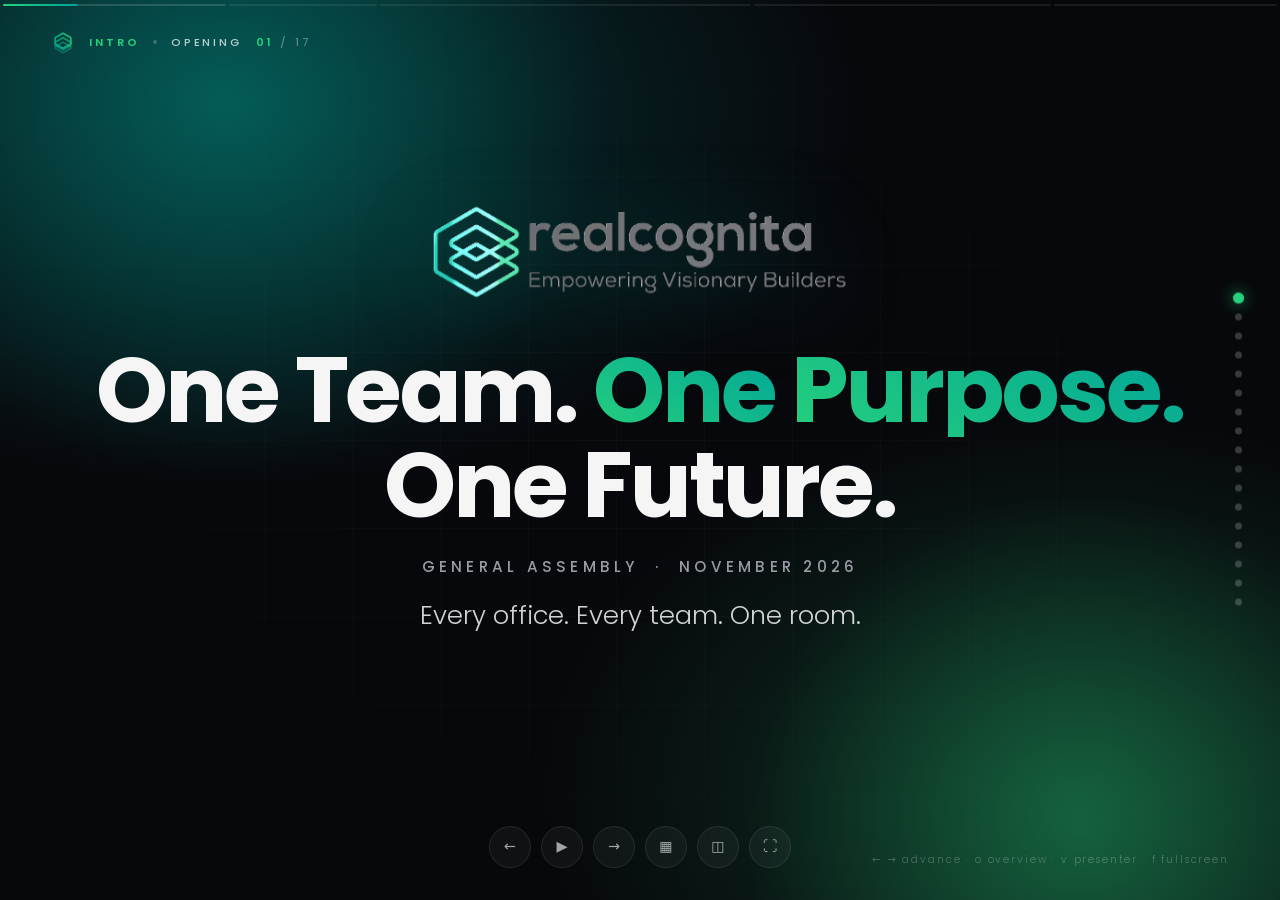
==== commit 3c14e79c: "Add presenter view, act theming and directional slide transitions Seventeen slides all moved the sam" ====
--- a/index.html
+++ b/index.html
@@ -110,10 +110,20 @@
       <span class="glow g1"></span>
       <span class="glow g2"></span>
       <div class="deck-grid"></div>
+      <!-- one tint per act; only opacity animates, so the colour shift is free -->
+      <div class="deck-tint">
+        <span data-act="intro"></span>
+        <span data-act="team"></span>
+        <span data-act="purpose"></span>
+        <span data-act="future"></span>
+        <span data-act="close"></span>
+      </div>
     </div>
 
     <!-- ═══════════ 01 · OPENING TITLE ═══════════ -->
-    <section class="slide is-active" data-chapter="Opening">
+    <section class="slide is-active" data-chapter="Opening" data-act="intro" data-kind="title">
+      <!-- Presenter notes: shown only in the presenter view (press V). -->
+      <p class="notes">Hold here while the room settles. Do not speak over the logo.</p>
       <div class="stage stage-center">
         <img src="assets/logo.gif" alt="Realcognita" class="brand-gif-img slide-logo" data-anim="1" />
         <svg class="brand-fallback slide-logo-fb" viewBox="0 0 40 40" aria-hidden="true" data-anim="1">
@@ -129,7 +139,9 @@
     </section>
 
     <!-- ═══════════ 02 · WELCOME ═══════════ -->
-    <section class="slide" data-chapter="Welcome">
+    <section class="slide" data-chapter="Welcome" data-act="intro" data-kind="content">
+      <!-- Presenter notes: shown only in the presenter view (press V). -->
+      <p class="notes">Leadership welcome. Name the offices out loud — people listen for their own.</p>
       <div class="stage stage-split">
         <div class="col">
           <h2 class="title-lg" data-anim="2">The wait is over.</h2>
@@ -153,7 +165,9 @@
     </section>
 
     <!-- ═══════════ 03 · THE YEAR IN NUMBERS ═══════════ -->
-    <section class="slide" data-chapter="The Numbers">
+    <section class="slide" data-chapter="The Numbers" data-act="intro" data-kind="content">
+      <!-- Presenter notes: shown only in the presenter view (press V). -->
+      <p class="notes">Let each number land. Pause after 480 — that is the one that gets a reaction.</p>
       <div class="stage stage-center">
         <h2 class="title-lg" data-anim="2">The year in four numbers</h2>
         <div class="figure-row">
@@ -167,7 +181,9 @@
     </section>
 
     <!-- ═══════════ 04 · CHAPTER BREAK — ONE TEAM ═══════════ -->
-    <section class="slide" data-chapter="One Team">
+    <section class="slide" data-chapter="One Team" data-act="team" data-kind="chapter">
+      <!-- Presenter notes: shown only in the presenter view (press V). -->
+      <p class="notes">Chapter break. Say the words, then wait two beats before advancing.</p>
       <div class="stage stage-center">
         <p class="chapter-num" data-anim="1">01</p>
         <h2 class="title-xl grad" data-anim="2">One Team</h2>
@@ -176,7 +192,9 @@
     </section>
 
     <!-- ═══════════ 05 · WHERE WE ARE ═══════════ -->
-    <section class="slide" data-chapter="Our Offices">
+    <section class="slide" data-chapter="Our Offices" data-act="team" data-kind="content">
+      <!-- Presenter notes: shown only in the presenter view (press V). -->
+      <p class="notes">Read the room: ask each office to raise a hand as its flag comes up.</p>
       <div class="stage">
         <h2 class="title-lg" data-anim="2">Where we are</h2>
         <!-- TODO: confirm the office list, cities and headcounts.
@@ -218,7 +236,9 @@
     </section>
 
     <!-- ═══════════ 06 · CHAPTER BREAK — ONE PURPOSE ═══════════ -->
-    <section class="slide" data-chapter="One Purpose">
+    <section class="slide" data-chapter="One Purpose" data-act="purpose" data-kind="chapter">
+      <!-- Presenter notes: shown only in the presenter view (press V). -->
+      <p class="notes">Chapter break. Slow down — this is the mission slide.</p>
       <div class="stage stage-center">
         <p class="chapter-num" data-anim="1">02</p>
         <h2 class="title-xl grad" data-anim="2">One Purpose</h2>
@@ -227,7 +247,9 @@
     </section>
 
     <!-- ═══════════ 07 · WHAT WE DO ═══════════ -->
-    <section class="slide" data-chapter="What We Do">
+    <section class="slide" data-chapter="What We Do" data-act="purpose" data-kind="content">
+      <!-- Presenter notes: shown only in the presenter view (press V). -->
+      <p class="notes">Three pillars. One sentence each, no more.</p>
       <div class="stage">
         <h2 class="title-lg" data-anim="2">What we are actually for</h2>
         <!-- TODO: replace with your real service pillars -->
@@ -249,7 +271,9 @@
     </section>
 
     <!-- ═══════════ 08 · THE YEAR IN MILESTONES ═══════════ -->
-    <section class="slide" data-chapter="Milestones">
+    <section class="slide" data-chapter="Milestones" data-act="purpose" data-kind="content">
+      <!-- Presenter notes: shown only in the presenter view (press V). -->
+      <p class="notes">Walk the year quarter by quarter. Credit the teams by name.</p>
       <div class="stage">
         <h2 class="title-lg" data-anim="2">The year in milestones</h2>
         <!-- TODO: swap in the real milestones — 4 to 6 works best -->
@@ -263,7 +287,9 @@
     </section>
 
     <!-- ═══════════ 09 · QUOTE / VOICE OF THE TEAM ═══════════ -->
-    <section class="slide" data-chapter="Our People">
+    <section class="slide" data-chapter="Our People" data-act="purpose" data-kind="content">
+      <!-- Presenter notes: shown only in the presenter view (press V). -->
+      <p class="notes">Read the quote aloud. Then name who said it and let them stand.</p>
       <div class="stage stage-quote">
         <!-- PHOTO BOX · square portrait of the person quoted -->
         <figure class="photo square kb" data-anim="1">
@@ -279,7 +305,9 @@
     </section>
 
     <!-- ═══════════ 10 · RECOGNITION ═══════════ -->
-    <section class="slide" data-chapter="Recognition">
+    <section class="slide" data-chapter="Recognition" data-act="purpose" data-kind="content">
+      <!-- Presenter notes: shown only in the presenter view (press V). -->
+      <p class="notes">Awards. Hand over to the host here if awards are live on stage.</p>
       <div class="stage">
         <h2 class="title-lg" data-anim="2">People who moved the year</h2>
         <!-- TODO: award categories + winners, or delete this slide if awards are live on stage -->
@@ -295,7 +323,9 @@
     </section>
 
     <!-- ═══════════ 11 · CHAPTER BREAK — ONE FUTURE ═══════════ -->
-    <section class="slide" data-chapter="One Future">
+    <section class="slide" data-chapter="One Future" data-act="future" data-kind="chapter">
+      <!-- Presenter notes: shown only in the presenter view (press V). -->
+      <p class="notes">Chapter break. Lift the energy — everything after this is forward-looking.</p>
       <div class="stage stage-center">
         <p class="chapter-num" data-anim="1">03</p>
         <h2 class="title-xl grad" data-anim="2">One Future</h2>
@@ -304,7 +334,9 @@
     </section>
 
     <!-- ═══════════ 12 · THE ROADMAP ═══════════ -->
-    <section class="slide" data-chapter="The Roadmap">
+    <section class="slide" data-chapter="The Roadmap" data-act="future" data-kind="content">
+      <!-- Presenter notes: shown only in the presenter view (press V). -->
+      <p class="notes">The three commitments. State them plainly; these get quoted back.</p>
       <div class="stage">
         <h2 class="title-lg" data-anim="2">What we are committing to</h2>
         <!-- TODO: the three-to-four commitments leadership wants on record -->
@@ -319,7 +351,9 @@
     </section>
 
     <!-- ═══════════ 13 · A BIG STATEMENT ═══════════ -->
-    <section class="slide" data-chapter="Statement">
+    <section class="slide" data-chapter="Statement" data-act="future" data-kind="chapter">
+      <!-- Presenter notes: shown only in the presenter view (press V). -->
+      <p class="notes">One line. Say it once, do not explain it, hold the silence.</p>
       <div class="stage stage-center">
         <!-- TODO: one sentence the room should remember. Keep it short. -->
         <h2 class="statement" data-anim="2">We do not scale by adding people.<br />
@@ -328,7 +362,9 @@
     </section>
 
     <!-- ═══════════ 14 · PROGRAMME ═══════════ -->
-    <section class="slide" data-chapter="The Day">
+    <section class="slide" data-chapter="The Day" data-act="future" data-kind="content">
+      <!-- Presenter notes: shown only in the presenter view (press V). -->
+      <p class="notes">Run of show. Point at the lunch slot — that is what they want to know.</p>
       <div class="stage">
         <h2 class="title-lg" data-anim="2">How the day runs</h2>
         <!-- TODO: confirm the final run of show -->
@@ -344,7 +380,9 @@
     </section>
 
     <!-- ═══════════ 15 · MEDIA PLACEHOLDER ═══════════ -->
-    <section class="slide" data-chapter="Moments">
+    <section class="slide" data-chapter="Moments" data-act="close" data-kind="content">
+      <!-- Presenter notes: shown only in the presenter view (press V). -->
+      <p class="notes">Photo wall. Stay quiet and let people find themselves in the pictures.</p>
       <div class="stage stage-center">
         <h2 class="title-lg" data-anim="2">The year, in pictures</h2>
         <!-- PHOTO WALL · sample images in place. Swap each src for your own
@@ -361,7 +399,9 @@
     </section>
 
     <!-- ═══════════ 16 · FULL-BLEED PHOTO ═══════════ -->
-    <section class="slide slide-bleed" data-chapter="The Room">
+    <section class="slide slide-bleed" data-chapter="The Room" data-act="close" data-kind="content">
+      <!-- Presenter notes: shown only in the presenter view (press V). -->
+      <p class="notes">Full-bleed shot of the room. Good place to thank the events team.</p>
       <!-- FULL-SCREEN PHOTO · sample image in place; swap the src for your own.
            A <video> works here too. The caption block sits on top of it. -->
       <figure class="photo bleed kb-slow">
@@ -374,7 +414,9 @@
     </section>
 
     <!-- ═══════════ 17 · CLOSING ═══════════ -->
-    <section class="slide" data-chapter="Closing">
+    <section class="slide" data-chapter="Closing" data-act="close" data-kind="title">
+      <!-- Presenter notes: shown only in the presenter view (press V). -->
+      <p class="notes">Close on the theme. Hand back to the host for drinks.</p>
       <div class="stage stage-center">
         <img src="assets/logo.gif" alt="Realcognita" class="brand-gif-img slide-logo sm" data-anim="1" />
         <svg class="brand-fallback slide-logo-fb sm" viewBox="0 0 40 40" aria-hidden="true" data-anim="1">
@@ -387,17 +429,23 @@
     </section>
 
     <!-- ---------- DECK CHROME ---------- -->
-    <div class="deck-rail" aria-hidden="true">
-      <span class="rail-fill" id="rail-fill"></span>
-    </div>
+    <div class="deck-rail" id="deck-rail" aria-hidden="true"></div>
 
     <div class="deck-hud">
       <img src="assets/favicon.svg" alt="" class="hud-mark" />
+      <span class="hud-act" id="hud-act">Intro</span>
       <span class="hud-chapter" id="hud-chapter">Opening</span>
       <span class="hud-count"><b id="hud-now">01</b> / <i id="hud-total">17</i></span>
     </div>
 
     <nav class="deck-dots" id="deck-dots" aria-label="Slides"></nav>
+
+    <!-- overview: press O -->
+    <div class="overview" id="overview" hidden>
+      <p class="overview-title">All slides</p>
+      <div class="overview-grid" id="overview-grid"></div>
+      <p class="overview-hint">click a slide · O or Esc to close</p>
+    </div>
 
     <div class="deck-controls">
       <button type="button" id="btn-prev" class="ctrl" aria-label="Previous slide">&#8592;</button>
@@ -405,10 +453,12 @@
         <span class="ic-play">&#9654;</span><span class="ic-pause">&#10073;&#10073;</span>
       </button>
       <button type="button" id="btn-next" class="ctrl" aria-label="Next slide">&#8594;</button>
+      <button type="button" id="btn-grid" class="ctrl" aria-label="Overview">&#9638;</button>
+      <button type="button" id="btn-presenter" class="ctrl" aria-label="Presenter view">&#9707;</button>
       <button type="button" id="btn-full" class="ctrl" aria-label="Fullscreen">&#9974;</button>
     </div>
 
-    <p class="deck-hint" id="deck-hint">← → or space to advance · F for fullscreen</p>
+    <p class="deck-hint" id="deck-hint">← → advance · O overview · V presenter · F fullscreen</p>
   </main>
 
   <script src="script.js"></script>
--- a/style.css
+++ b/style.css
@@ -337,6 +337,43 @@
 @keyframes gdrift1{ 0%,100%{ transform:translate3d(0,0,0);} 50%{ transform:translate3d(9vw,6vh,0);} }
 @keyframes gdrift2{ 0%,100%{ transform:translate3d(0,0,0);} 50%{ transform:translate3d(-8vw,-5vh,0);} }
 
+.deck-tint{ position:absolute; inset:0; }
+.deck-tint span{
+  position:absolute; inset:0;
+  opacity:0;
+  transition: opacity 1.1s var(--ease);
+}
+.deck-tint span[data-act="intro"]{
+  background:
+    radial-gradient(70% 60% at 18% 12%, rgba(0,164,153,.30), transparent 70%),
+    radial-gradient(60% 60% at 84% 88%, rgba(38,208,124,.22), transparent 70%);
+}
+.deck-tint span[data-act="team"]{
+  background:
+    radial-gradient(75% 65% at 12% 82%, rgba(38,208,124,.34), transparent 70%),
+    radial-gradient(60% 60% at 88% 16%, rgba(0,164,153,.24), transparent 70%);
+}
+.deck-tint span[data-act="purpose"]{
+  background:
+    radial-gradient(72% 62% at 82% 18%, rgba(0,164,153,.34), transparent 70%),
+    radial-gradient(64% 62% at 16% 86%, rgba(31,107,255,.16), transparent 70%);
+}
+.deck-tint span[data-act="future"]{
+  background:
+    radial-gradient(78% 68% at 50% 8%, rgba(38,208,124,.30), transparent 70%),
+    radial-gradient(62% 60% at 14% 90%, rgba(0,164,153,.26), transparent 70%);
+}
+.deck-tint span[data-act="close"]{
+  background:
+    radial-gradient(80% 70% at 50% 100%, rgba(38,208,124,.32), transparent 72%),
+    radial-gradient(56% 56% at 50% 4%, rgba(0,164,153,.20), transparent 70%);
+}
+.deck[data-act="intro"]   .deck-tint span[data-act="intro"],
+.deck[data-act="team"]    .deck-tint span[data-act="team"],
+.deck[data-act="purpose"] .deck-tint span[data-act="purpose"],
+.deck[data-act="future"]  .deck-tint span[data-act="future"],
+.deck[data-act="close"]   .deck-tint span[data-act="close"]{ opacity:1; }
+
 .deck-grid{
   position:absolute; inset:0;
   background-image:
@@ -354,19 +391,32 @@
   padding: clamp(40px, 7vh, 90px) clamp(28px, 7vw, 110px) clamp(110px, 14vh, 150px);
   opacity:0;
   visibility:hidden;
-  transform: translate3d(0,0,0) scale(1.035);
-  transition: opacity .75s var(--ease), transform .95s var(--ease), visibility .75s;
+  /* enter/leave offsets are set by direction and slide kind, below */
+  transform: translate3d(var(--enter-x, 0), 0, 0) scale(var(--enter-s, 1.035));
+  transition: opacity .7s var(--ease), transform .9s var(--ease), visibility .7s;
 }
 .slide.is-active{
   opacity:1;
   visibility:visible;
   transform: translate3d(0,0,0) scale(1);
 }
-/* leaving slide drifts the other way — gives the cut a sense of direction */
 .slide.is-leaving{
   opacity:0;
-  transform: translate3d(0,0,0) scale(.975);
-}
+  transform: translate3d(var(--leave-x, 0), 0, 0) scale(var(--leave-s, .975));
+}
+
+/* Going forward pushes left, going back pushes right — so the deck has a
+   sense of travel and reversing actually looks like reversing. */
+.deck[data-dir="fwd"]  .slide{ --enter-x: 4.5%;  --leave-x: -3%; }
+.deck[data-dir="back"] .slide{ --enter-x: -4.5%; --leave-x: 3%; }
+
+/* Chapter breaks punch through the middle instead of sliding sideways, so
+   the three acts land differently from the slides inside them. */
+.slide[data-kind="chapter"]{ --enter-x: 0; --leave-x: 0; --enter-s: 1.16; --leave-s: .88; }
+.deck[data-dir="back"] .slide[data-kind="chapter"]{ --enter-s: .88; --leave-s: 1.16; }
+
+/* Title slides (open + close) breathe rather than move. */
+.slide[data-kind="title"]{ --enter-x: 0; --leave-x: 0; --enter-s: 1.06; --leave-s: .96; }
 
 .stage{ width:100%; max-width:1180px; }
 .stage-center{ text-align:center; }
@@ -492,16 +542,42 @@
 }
 
 /* ===================== DECK CHROME ===================== */
+/* One segment per act, sized by how many slides it holds — the room can see
+   which act it is in and how much of it is left, not just a raw percentage. */
 .deck-rail{
-  position:absolute; top:0; left:0; right:0; height:2px; z-index:20;
-  background: rgba(255,255,255,.07);
-}
-.rail-fill{
-  display:block; height:100%; width:100%;
+  position:absolute; top:0; left:0; right:0; z-index:20;
+  display:flex; gap:3px;
+  padding:0 3px;
+}
+.rail-seg{
+  position:relative;
+  height:2px;
+  margin-top:4px;
+  border-radius:2px;
+  background: rgba(255,255,255,.08);
+  overflow:hidden;
+  transition: background .5s ease;
+}
+.rail-seg i{
+  position:absolute; inset:0;
+  display:block;
   transform: scaleX(0); transform-origin:0 50%;
   background: var(--brand-gradient);
-  box-shadow:0 0 12px rgba(38,208,124,.6);
   transition: transform .7s var(--ease);
+}
+.rail-seg.on{ background: rgba(255,255,255,.14); }
+.rail-seg.on i{ box-shadow:0 0 12px rgba(38,208,124,.7); }
+
+.hud-act{
+  color: var(--green);
+  font-weight:600;
+}
+.hud-act::after{
+  content:'';
+  display:inline-block; width:4px; height:4px; border-radius:50%;
+  margin:0 0 2px 13px;
+  background: rgba(255,255,255,.22);
+  vertical-align:middle;
 }
 
 .deck-hud{
@@ -1046,3 +1122,136 @@
   .flag-grid{ grid-template-columns:repeat(2,1fr); }
   .flag-card{ padding:11px; border-radius:14px; }
 }
+
+
+/* ============================================================
+   OVERVIEW  (press O)
+   Every slide at a glance so the presenter can jump on purpose
+   instead of arrowing past six slides to reach one.
+   ============================================================ */
+.overview{
+  position:absolute; inset:0; z-index:40;
+  display:flex; flex-direction:column; align-items:center; justify-content:center;
+  padding:clamp(40px,7vh,80px) clamp(24px,5vw,70px);
+  background: rgba(5,6,9,.9);
+  backdrop-filter: blur(18px);
+  -webkit-backdrop-filter: blur(18px);
+  opacity:0;
+  transition: opacity .35s var(--ease);
+}
+.overview.open{ opacity:1; }
+
+.overview-title,
+.overview-hint{
+  font-size:.66rem; letter-spacing:.32em; text-transform:uppercase; font-weight:600;
+  color: rgba(255,255,255,.34);
+}
+.overview-title{ margin-bottom:clamp(18px,2.6vh,30px); }
+.overview-hint{ margin-top:clamp(18px,2.6vh,30px); font-weight:500; }
+
+.overview-grid{
+  display:grid;
+  grid-template-columns:repeat(auto-fill, minmax(150px, 1fr));
+  gap:clamp(9px,1.1vw,14px);
+  width:100%; max-width:1180px;
+  max-height:70vh;
+  overflow-y:auto;
+  scrollbar-width:none;
+}
+.overview-grid::-webkit-scrollbar{ width:0; }
+
+.ov-card{
+  position:relative;
+  display:flex; flex-direction:column; justify-content:space-between;
+  aspect-ratio: 16 / 10;
+  padding:12px 13px;
+  text-align:left;
+  font-family:inherit;
+  cursor:pointer;
+  border:1px solid var(--hairline);
+  border-radius:12px;
+  background: linear-gradient(160deg, rgba(255,255,255,.05), rgba(255,255,255,.012));
+  transition: border-color .3s ease, transform .3s var(--ease), background .3s ease;
+}
+.ov-card:hover{
+  border-color: var(--hairline-hot);
+  transform: translateY(-3px);
+  background: rgba(38,208,124,.09);
+}
+.ov-card.on{
+  border-color: var(--green);
+  background: rgba(38,208,124,.14);
+}
+.ov-num{
+  font-size:.62rem; letter-spacing:.2em; font-weight:600;
+  color: rgba(255,255,255,.3);
+  font-variant-numeric: tabular-nums;
+}
+.ov-card.on .ov-num{ color: var(--green); }
+.ov-name{
+  font-size:.84rem; font-weight:500; line-height:1.3;
+  color: rgba(255,255,255,.88);
+}
+/* a tick of colour per act, so the grid reads in chapters */
+.ov-card::before{
+  content:''; position:absolute; top:12px; right:12px;
+  width:5px; height:5px; border-radius:50%;
+  background: rgba(255,255,255,.2);
+}
+.ov-card[data-act="team"]::before{ background: var(--green); }
+.ov-card[data-act="purpose"]::before{ background: var(--teal); }
+.ov-card[data-act="future"]::before{ background:#5ee3a8; }
+.ov-card[data-act="close"]::before{ background: rgba(255,255,255,.5); }
+
+@media (max-width: 720px){
+  .overview-grid{ grid-template-columns:repeat(2,1fr); }
+}
+
+/* ============================================================
+   ZERO MOMENT — the countdown handing over to the deck
+   ============================================================ */
+.zero-flash{
+  position:fixed; inset:0; z-index:200;
+  pointer-events:none;
+  background: radial-gradient(circle at 50% 50%, #eafff6 0%, rgba(38,208,124,.55) 35%, transparent 72%);
+  opacity:0;
+  animation: zeroFlash 1.15s var(--ease) forwards;
+}
+@keyframes zeroFlash{
+  0%   { opacity:0; transform: scale(.35); }
+  18%  { opacity:1; transform: scale(1); }
+  100% { opacity:0; transform: scale(1.5); }
+}
+/* the countdown doesn't fade out, it blows open */
+.countdown-overlay.zero{
+  animation: zeroOut 1s var(--ease) forwards;
+}
+@keyframes zeroOut{
+  0%   { opacity:1; transform: scale(1); }
+  100% { opacity:0; transform: scale(1.35); }
+}
+
+@media (prefers-reduced-motion: reduce){
+  .zero-flash{ display:none; }
+  .countdown-overlay.zero{ animation:none; opacity:0; }
+}
+
+
+/* ===================== PRESENTER PLUMBING ===================== */
+/* Notes live in the slide markup but never show on the projected deck —
+   the presenter window reads them out of here. */
+.notes{ display:none !important; }
+
+/* #mirror loads the deck as a silent next-slide preview inside the
+   presenter window: no chrome, no autoplay, no input. */
+.mirror .deck-rail,
+.mirror .deck-hud,
+.mirror .deck-dots,
+.mirror .deck-controls,
+.mirror .deck-hint,
+.mirror .overview{ display:none !important; }
+.mirror .deck{ opacity:1; }
+/* no transition in the preview — it cuts, so it can never lag behind */
+.mirror .slide{ transition:none !important; }
+.mirror [data-anim], .mirror .mask > i{ opacity:1 !important; transform:none !important; animation:none !important; }
+.mirror{ pointer-events:none; }
